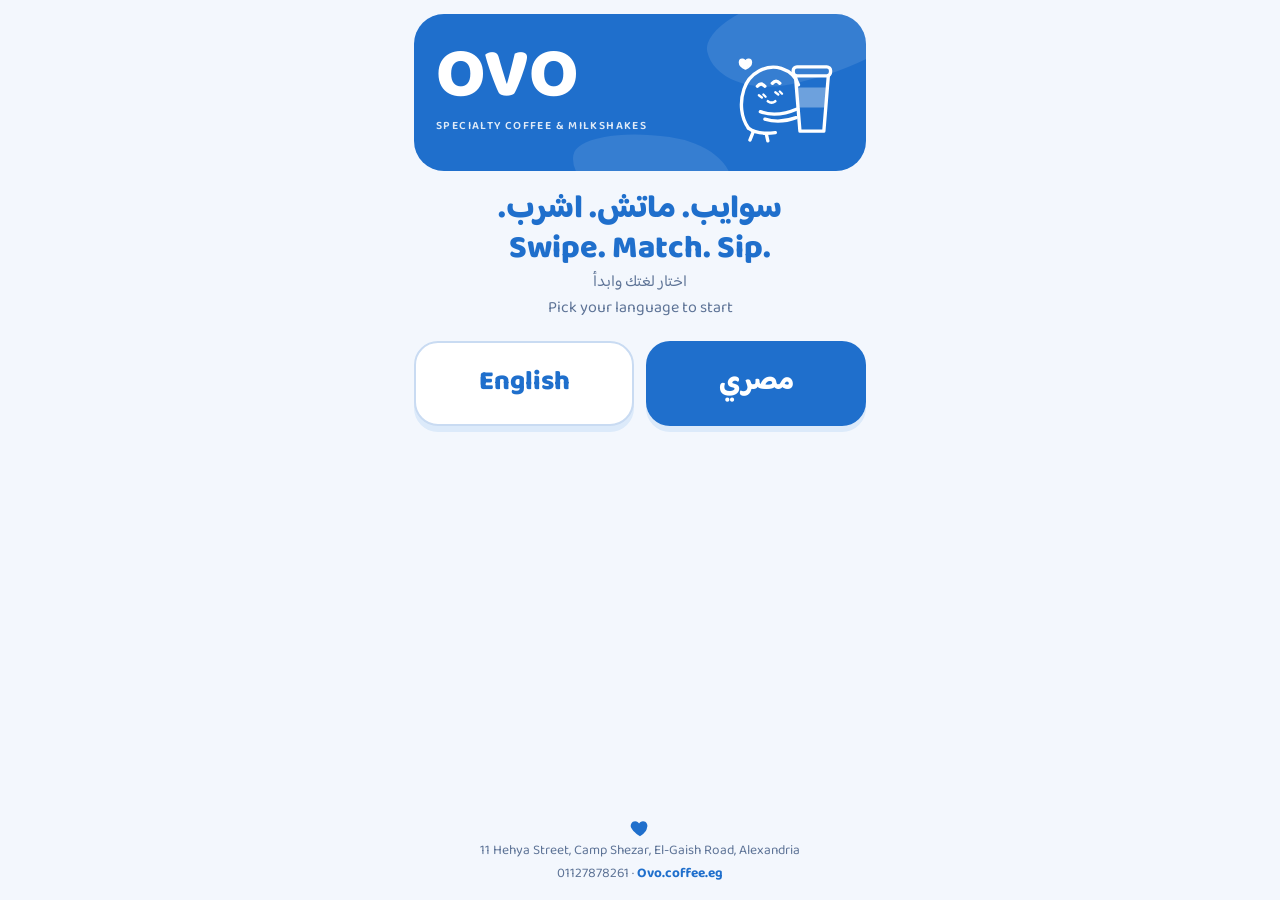
==== match/index.html @ 18249431 "Add OVO Match" ====
<!doctype html>
<html lang="ar" dir="rtl">
<head>
<meta charset="utf-8">
<meta name="viewport" content="width=device-width,initial-scale=1,viewport-fit=cover">
<title>OVO Match</title>
<meta name="theme-color" content="#1F6FCC">
<link rel="preconnect" href="https://fonts.googleapis.com">
<link rel="preconnect" href="https://fonts.gstatic.com" crossorigin>
<link rel="stylesheet" href="https://fonts.googleapis.com/css2?family=Baloo+Bhaijaan+2:wght@400;600;700;800&display=swap">
<link rel="stylesheet" href="style.css">
</head>
<body>
<div class="wrap">

  <section id="landing" hidden>
    <header class="hero" dir="ltr">
      <div class="mark"><h1 class="wm">OVO</h1><span class="tag">Specialty Coffee &amp; Milkshakes</span></div>
      <div class="mascot" id="heroMascot"></div>
    </header>
    <div class="pitch">
      <p dir="rtl">سوايب. ماتش. اشرب.</p>
      <p dir="ltr">Swipe. Match. Sip.</p>
      <small dir="rtl">اختار لغتك وابدأ</small>
      <small dir="ltr">Pick your language to start</small>
    </div>
    <div class="langs">
      <button data-lang="ar">مصري</button>
      <button data-lang="en">English</button>
    </div>
  </section>

  <section id="game" hidden>
    <header class="bar">
      <div class="logo"><b>OVO</b><span>match</span></div>
      <div class="tools">
        <button class="ibtn" id="bRestart"><svg viewBox="0 0 24 24" fill="none" stroke="currentColor" stroke-width="2.6" stroke-linecap="round" stroke-linejoin="round"><path d="M3 12a9 9 0 1 0 3-6.7"/><path d="M3 4v5h5"/></svg></button>
        <button class="ibtn" id="bLang"></button>
      </div>
    </header>
    <div class="meter"><span data-t="chem"></span><div class="track"><i id="mFill"></i></div><span id="mEmoji">🧊</span></div>
    <div class="deck" id="deck"><div class="stack s2"></div><div class="stack s1"></div></div>
    <div class="controls">
      <button class="c undo" id="bUndo"><svg viewBox="0 0 24 24" fill="none" stroke="currentColor" stroke-width="2.6" stroke-linecap="round" stroke-linejoin="round"><path d="M9 14L4 9l5-5"/><path d="M4 9h10.5a5.5 5.5 0 0 1 0 11H11"/></svg></button>
      <button class="c nope" id="bNope"><svg viewBox="0 0 24 24" fill="none" stroke="currentColor" stroke-width="3.2" stroke-linecap="round"><path d="M6 6l12 12M18 6L6 18"/></svg></button>
      <button class="c super" id="bSup"><svg viewBox="0 0 24 24" fill="currentColor"><path d="M12 2.8l2.7 5.6 6.1.9-4.4 4.3 1 6.1L12 16.8l-5.4 2.9 1-6.1-4.4-4.3 6.1-.9z"/></svg></button>
      <button class="c like" id="bLike"><svg viewBox="0 0 24 24" fill="currentColor"><path d="M12 21s-7.5-4.6-9.6-9.3C.9 8.3 3 4.5 6.7 4.5c2.1 0 3.6 1.1 4.3 2.6.7-1.5 2.2-2.6 4.3-2.6 3.7 0 5.8 3.8 4.3 7.2C19.5 16.4 12 21 12 21z"/></svg></button>
    </div>
    <p class="hint" data-t="hint"></p>
  </section>

  <section id="files" hidden>
    <h2>Photo file names · أسماء ملفات الصور</h2>
    <p>Put the photos in a folder called <b>images</b> next to index.html, with these exact names (<span id="fCount"></span> drinks).</p>
    <p dir="rtl">حط الصور في فولدر اسمه <b>images</b> جنب index.html، بنفس الأسماء دي بالظبط.</p>
    <pre id="fList"></pre>
  </section>

  <footer class="foot">
    <svg viewBox="0 0 24 24" fill="currentColor" aria-hidden="true"><path d="M12 21s-7.5-4.6-9.6-9.3C.9 8.3 3 4.5 6.7 4.5c2.1 0 3.6 1.1 4.3 2.6.7-1.5 2.2-2.6 4.3-2.6 3.7 0 5.8 3.8 4.3 7.2C19.5 16.4 12 21 12 21z"/></svg>
    <p dir="ltr">11 Hehya Street, Camp Shezar, El-Gaish Road, Alexandria</p>
    <p><b>Ovo.coffee.eg</b> · <a href="tel:+201127878261" dir="ltr">01127878261</a></p>
  </footer>
</div>

<section id="match" class="overlay" hidden>
  <div id="hearts" aria-hidden="true"></div>
  <div class="mwrap">
    <h2 class="mtitle" data-t="mTitle"></h2>
    <p class="msub" id="mSub"></p>
    <div class="pair"><div class="av me" id="avMe"></div><div class="av dr" id="avDrink"></div></div>
    <div class="mcard" id="mCard"></div>
    <div class="mbtns">
      <button class="btn pri" id="bCash" data-t="cash"></button>
      <button class="btn sec" id="bShare" data-t="share"></button>
      <button class="btn ghost" id="bKeep" data-t="keep"></button>
    </div>
    <div class="also"><h3 data-t="also"></h3><div class="alist" id="aList"></div></div>
  </div>
</section>

<section id="cashier" class="overlay cashier" hidden>
  <div class="cwrap">
    <p class="ck" data-t="order"></p>
    <div class="obig" id="cBody"></div>
    <button class="btn dark" id="bBack" data-t="back"></button>
  </div>
</section>

<section id="picky" class="overlay" hidden>
  <div class="mwrap">
    <h2 class="mtitle" data-t="pTitle"></h2>
    <p class="msub" id="pSub"></p>
    <div class="mbtns">
      <button class="btn pri" id="bSetup" data-t="setup"></button>
      <button class="btn sec" id="bAgain" data-t="again"></button>
    </div>
  </div>
</section>

<script src="data.js"></script>
<script src="app.js"></script>
</body>
</html>
---- match/style.css ----
:root{--bg:#F3F7FD;--surface:#fff;--ink:#12305C;--muted:#5D7396;--line:#C9DBF2;--blue:#1F6FCC;--blue-soft:#DCEAFA;--sky:#C2DBF6;--band:#1F6FCC;--nope:#E5533D;--nope-soft:#FDE4DF;--font:"Baloo Bhaijaan 2","Arial Rounded MT Bold",system-ui,-apple-system,"Segoe UI",Tahoma,sans-serif;color-scheme:light}
@media (prefers-color-scheme:dark){:root{--bg:#0A1428;--surface:#11203D;--ink:#E6EEFB;--muted:#9DB0CF;--line:#24395D;--blue:#6AA6F2;--blue-soft:#18305A;--sky:#234573;--band:#1A4C94;--nope:#FF7A63;--nope-soft:#3A2019;color-scheme:dark}}
*{box-sizing:border-box}
body{margin:0;background:var(--bg);color:var(--ink);font:16px/1.5 var(--font);-webkit-text-size-adjust:100%;-webkit-tap-highlight-color:transparent}
button{font:inherit;color:inherit;cursor:pointer}
button:focus-visible{outline:3px solid var(--blue);outline-offset:2px}
[hidden]{display:none!important}
.wrap{max-width:480px;margin:0 auto;min-height:100vh;min-height:100svh;display:flex;flex-direction:column;gap:12px;padding:max(14px,env(safe-area-inset-top)) max(14px,env(safe-area-inset-right)) max(16px,env(safe-area-inset-bottom)) max(14px,env(safe-area-inset-left))}
#landing,#game,#files{display:flex;flex-direction:column;gap:12px}

/* landing */
.hero{position:relative;overflow:hidden;background:var(--band);color:#fff;border-radius:30px;padding:26px 22px;display:flex;align-items:center;justify-content:space-between;gap:10px}
.hero::before,.hero::after{content:"";position:absolute;background:#fff;opacity:.1;border-radius:58% 42% 63% 37%/45% 55% 45% 55%;pointer-events:none}
.hero::before{width:200px;height:90px;right:-40px;top:-24px;transform:rotate(-12deg)}
.hero::after{width:160px;height:70px;left:35%;bottom:-34px;transform:rotate(8deg)}
.mark{position:relative;z-index:1}
.wm{margin:0;font-weight:800;font-size:4.4rem;line-height:.85}
.tag{display:block;margin-top:8px;font-size:.72rem;font-weight:600;letter-spacing:.12em;text-transform:uppercase;opacity:.85}
.mascot{width:112px;flex:none;position:relative;z-index:1;color:#fff}
.mascot svg{display:block;width:100%;height:auto}
.pitch{display:flex;flex-direction:column;gap:2px;text-align:center;padding:8px 0}
.pitch p{margin:0;font-weight:800;font-size:2rem;line-height:1.2;color:var(--blue)}
.pitch small{color:var(--muted);font-size:1rem}
.langs{display:grid;grid-template-columns:1fr 1fr;gap:12px}
.langs button{border:2px solid var(--line);border-radius:24px;padding:20px 8px;background:var(--surface);color:var(--blue);font-weight:800;font-size:1.7rem;box-shadow:0 6px 0 var(--blue-soft)}
.langs button:first-child{background:var(--band);border-color:transparent;color:#fff}
.langs button:active{transform:translateY(3px);box-shadow:0 3px 0 var(--blue-soft)}

/* game */
.bar{display:flex;align-items:center;justify-content:space-between}
.logo{display:flex;align-items:center;gap:8px;direction:ltr}
.logo b{font-weight:800;font-size:2.1rem;line-height:1;color:var(--blue)}
.logo span{background:var(--band);color:#fff;font-weight:700;font-size:.78rem;letter-spacing:.08em;text-transform:uppercase;border-radius:999px;padding:1px 10px}
.tools{display:flex;gap:8px}
.ibtn{width:42px;height:42px;padding:0;border-radius:50%;border:2px solid var(--line);background:var(--surface);color:var(--blue);font-weight:800;display:grid;place-items:center}
.ibtn svg{width:20px;height:20px}
.meter{display:flex;align-items:center;gap:10px;font-size:.85rem;font-weight:700;color:var(--muted)}
.track{flex:1;height:10px;border-radius:99px;background:var(--blue-soft);overflow:hidden}
.track i{display:block;width:0;height:100%;border-radius:inherit;background:linear-gradient(90deg,var(--sky),var(--blue));transition:width .4s}
[dir=rtl] .track i{background:linear-gradient(270deg,var(--sky),var(--blue))}
#mEmoji{font-size:1.2rem}
.deck{position:relative;height:clamp(400px,64vh,600px);height:clamp(400px,64svh,600px)}
.stack,.card{position:absolute;inset:0;border-radius:28px;background:var(--surface);border:2px solid var(--line)}
.stack.s1{transform:translateY(12px) scale(.95);opacity:.75}
.stack.s2{transform:translateY(24px) scale(.9);opacity:.45}
.card{display:flex;flex-direction:column;overflow:hidden;box-shadow:0 8px 0 var(--blue-soft);touch-action:none;user-select:none;-webkit-user-select:none;cursor:grab;will-change:transform}
.card.enter{animation:enter .26s ease-out}
@keyframes enter{from{transform:translateY(12px) scale(.95);opacity:.5}}
.art{position:relative;flex:0 0 46%;display:flex;align-items:center;justify-content:center;overflow:hidden;background:var(--blue-soft)}
.art::before{content:"";position:absolute;width:78%;height:62%;background:#fff;opacity:.55;border-radius:58% 42% 63% 37%/45% 55% 45% 55%;transform:rotate(-8deg)}
.art svg{position:relative;height:88%;width:auto;max-width:92%}
.photo{position:absolute;inset:0;width:100%;height:100%;object-fit:cover;opacity:0;transition:opacity .25s}
.photo.ok{opacity:1}
.art svg,.photo{pointer-events:none;-webkit-user-drag:none}
.cat,.price{position:absolute;top:12px;z-index:2;font-size:.8rem;font-weight:700;border-radius:999px;padding:2px 12px;white-space:nowrap}
.cat{inset-inline-start:12px;background:var(--surface);color:var(--blue)}
.price{inset-inline-end:12px;background:var(--band);color:#fff}
.info{flex:1;min-height:0;overflow:hidden;padding:12px 18px 16px;display:flex;flex-direction:column;gap:7px}
.name{margin:0;font-weight:800;font-size:1.6rem;line-height:1.15}
.bio{margin:0;color:var(--muted);font-size:1.02rem;line-height:1.35}
.chips{display:flex;flex-wrap:wrap;gap:6px}
.chips span{border:1.5px solid var(--line);border-radius:999px;padding:0 10px;font-size:.8rem;font-weight:600;white-space:nowrap}
.flags{list-style:none;margin:auto 0 0;padding:0;display:flex;flex-direction:column;gap:5px;font-size:.9rem;line-height:1.3}
.flags li{display:flex;align-items:baseline;gap:8px}
.flags b{flex:none;font-size:.72rem;font-weight:700;border-radius:999px;padding:0 8px}
.flags .g b{background:#DDF5EA;color:#13744C}
.flags .r b{background:var(--nope-soft);color:var(--nope)}
.stamp{position:absolute;top:24px;z-index:5;opacity:0;pointer-events:none;white-space:nowrap;font-weight:800;font-size:1.6rem;line-height:1.3;padding:2px 14px;border:4px solid currentColor;border-radius:14px;background:rgba(255,255,255,.9)}
.stamp.like{left:16px;transform:rotate(-14deg);color:#1F6FCC}
.stamp.nope{right:16px;transform:rotate(14deg);color:#E5533D}
.stamp.sup{left:50%;top:30%;transform:translateX(-50%) rotate(-8deg);color:#D98E00}
.controls{display:flex;justify-content:center;align-items:center;gap:16px;direction:ltr;padding-top:8px}
.c{padding:0;border:0;border-radius:50%;display:grid;place-items:center;background:var(--surface);box-shadow:0 5px 0 var(--line);transition:transform .12s}
.c:active{transform:translateY(3px);box-shadow:0 2px 0 var(--line)}
.c:disabled{opacity:.4}
.c svg{width:44%;height:44%}
.c.undo{width:46px;height:46px;color:var(--muted)}
.c.nope{width:68px;height:68px;color:var(--nope)}
.c.super{width:54px;height:54px;color:#E5A100}
.c.like{width:68px;height:68px;color:var(--blue)}
.hint{margin:0;text-align:center;color:var(--muted);font-size:.86rem}

/* files */
#files h2{margin:0;font-weight:800;color:var(--blue)}
#files p{margin:0;color:var(--muted)}
#files pre{margin:0;padding:14px;white-space:pre-wrap;direction:ltr;text-align:left;font-size:.8rem;line-height:1.7;background:var(--surface);border:2px solid var(--line);border-radius:18px}

/* footer */
.foot{margin-top:auto;padding-top:10px;display:flex;flex-direction:column;align-items:center;gap:2px;text-align:center;color:var(--muted);font-size:.85rem}
.foot p{margin:0}
.foot b{color:var(--blue)}
.foot a{color:inherit;text-decoration:none}
.foot svg{width:22px;height:22px;color:var(--blue)}

/* overlays */
.overlay{position:fixed;inset:0;z-index:50;overflow-y:auto;background:var(--band);color:#fff;padding:max(22px,env(safe-area-inset-top)) 18px max(26px,env(safe-area-inset-bottom))}
.mwrap{position:relative;z-index:1;max-width:440px;margin:0 auto;display:flex;flex-direction:column;align-items:center;gap:14px;text-align:center}
.mtitle{margin:8px 0 0;font-weight:800;font-size:3rem;line-height:1.05}
.msub{margin:0;font-size:1.08rem;opacity:.95}
.pair{display:flex;justify-content:center;direction:ltr;margin:4px 0}
.av{position:relative;width:120px;height:120px;border-radius:50%;background:#fff;border:4px solid #fff;overflow:hidden;display:flex;align-items:center;justify-content:center;box-shadow:0 6px 0 rgba(0,0,0,.15)}
.av svg{width:80%;height:80%}
.av.me{z-index:1;color:#1F6FCC;transform:rotate(-8deg) translateX(10px)}
.av.dr{background:#DCEAFA;transform:rotate(8deg) translateX(-10px)}
.mcard{width:100%;background:#fff;color:#12305C;border-radius:24px;padding:16px 18px;text-align:start;display:flex;flex-direction:column;gap:6px}
.oname{font-weight:800;font-size:1.5rem;line-height:1.15}
.ocat{color:#5D7396;font-weight:600;font-size:.9rem}
.osz{display:flex;flex-wrap:wrap;align-items:center;gap:8px;margin-top:4px}
.sz{background:#1F6FCC;color:#fff;border-radius:999px;padding:4px 14px;font-weight:800;font-size:1.15rem}
.sz i{font-style:normal;font-weight:600;font-size:.85rem;opacity:.85}
.cur{color:#5D7396;font-weight:700;font-size:.9rem}
.mcard h4,.obig h4{margin:8px 0 0;font-size:.85rem;color:#5D7396}
.oad{list-style:none;margin:0;padding:0;display:flex;flex-direction:column;gap:2px;font-size:.92rem}
.oad li{display:flex;justify-content:space-between;gap:12px}
.mbtns{width:100%;display:flex;flex-direction:column;gap:10px}
.btn{width:100%;border:0;border-radius:999px;padding:13px 18px;font-weight:800;font-size:1.05rem}
.btn.pri{background:#fff;color:#1F6FCC;box-shadow:0 5px 0 rgba(0,0,0,.15)}
.btn.sec{background:rgba(255,255,255,.14);color:#fff;border:2px solid rgba(255,255,255,.55)}
.btn.ghost{background:none;color:#fff;padding:6px;text-decoration:underline;text-underline-offset:4px}
.btn.dark{background:#1F6FCC;color:#fff}
.also{width:100%}
.also h3{margin:4px 0 8px;font-size:.95rem;font-weight:700;opacity:.9}
.alist{display:flex;flex-direction:column;gap:8px}
.alist button{width:100%;display:flex;justify-content:space-between;align-items:center;gap:10px;padding:9px 14px;border-radius:16px;background:rgba(255,255,255,.12);border:1.5px solid rgba(255,255,255,.35);color:#fff;font-weight:700;text-align:start}
.alist span{flex:none;font-size:.85rem;font-weight:600;opacity:.85}
#hearts{position:fixed;inset:0;overflow:hidden;pointer-events:none}
#hearts span{position:absolute;bottom:-40px;opacity:0;animation:float 3.6s linear infinite}
@keyframes float{0%{transform:translateY(0) scale(.6);opacity:0}15%{opacity:.9}100%{transform:translateY(-115vh) scale(1.1);opacity:0}}
.cashier{background:#fff;color:#12305C}
.cwrap{max-width:460px;min-height:100%;margin:0 auto;display:flex;flex-direction:column;justify-content:center;gap:16px;text-align:center}
.ck{margin:0;color:#5D7396;font-weight:700}
.obig .oname{font-size:2.6rem}
.obig .osz{justify-content:center}
.obig .sz{font-size:1.5rem}
.obig .oad{width:100%;max-width:320px;margin:0 auto;text-align:start}

@media (max-height:720px){.deck{height:clamp(370px,60vh,520px);height:clamp(370px,60svh,520px)}.art{flex-basis:42%}.name{font-size:1.35rem}.bio{font-size:.95rem}.flags{font-size:.82rem}.hint{display:none}}
@media (prefers-color-scheme:dark){.art::before{opacity:.12}}
@media (prefers-reduced-motion:reduce){.card.enter{animation:none}#hearts{display:none}.track i{transition:none}}
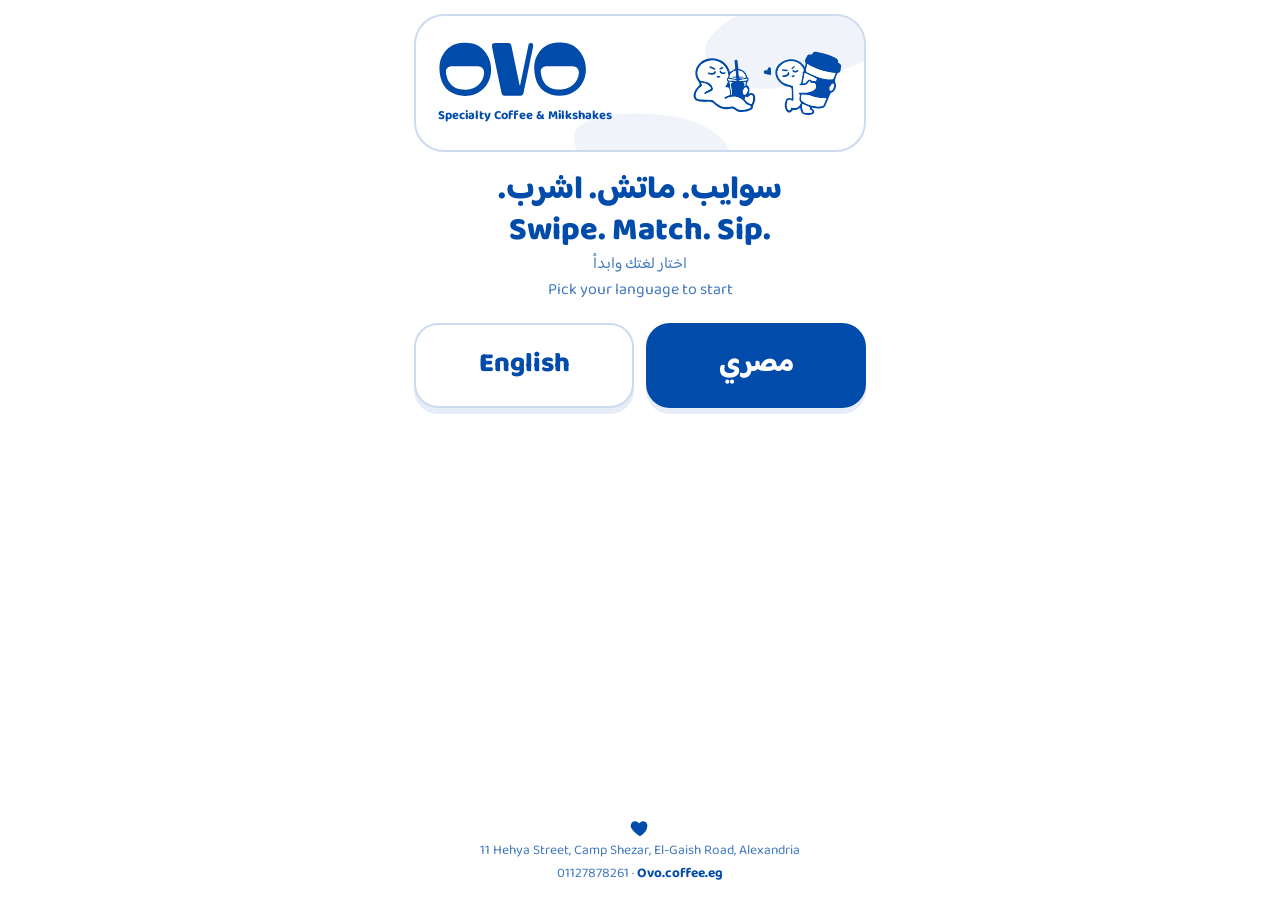
==== commit 0815c4ac: "Apply OVO logo, icon and blue-and-white brand colours Use the official logo and icon on all pages an" ====
--- a/match/index.html
+++ b/match/index.html
@@ -4,10 +4,13 @@
 <meta charset="utf-8">
 <meta name="viewport" content="width=device-width,initial-scale=1,viewport-fit=cover">
 <title>OVO Match</title>
-<meta name="theme-color" content="#1F6FCC">
+<meta name="theme-color" content="#FFFFFF">
 <link rel="preconnect" href="https://fonts.googleapis.com">
 <link rel="preconnect" href="https://fonts.gstatic.com" crossorigin>
 <link rel="stylesheet" href="https://fonts.googleapis.com/css2?family=Baloo+Bhaijaan+2:wght@400;600;700;800&display=swap">
+<link rel="icon" href="../assets/favicon.svg" type="image/svg+xml">
+<link rel="icon" href="../assets/favicon-32.png" sizes="32x32" type="image/png">
+<link rel="apple-touch-icon" href="../assets/apple-touch-icon.png">
 <link rel="stylesheet" href="style.css">
 </head>
 <body>
@@ -15,8 +18,8 @@
 
   <section id="landing" hidden>
     <header class="hero" dir="ltr">
-      <div class="mark"><h1 class="wm">OVO</h1><span class="tag">Specialty Coffee &amp; Milkshakes</span></div>
-      <div class="mascot" id="heroMascot"></div>
+      <div class="mark"><h1 class="wm"><img src="../assets/ovo-logo-mark.svg" alt="OVO" width="298" height="116"></h1><span class="tag">Specialty Coffee &amp; Milkshakes</span></div>
+      <div class="mascot"><img src="../assets/ovo-icon.svg" alt="" width="443" height="191"></div>
     </header>
     <div class="pitch">
       <p dir="rtl">سوايب. ماتش. اشرب.</p>
@@ -32,7 +35,7 @@
 
   <section id="game" hidden>
     <header class="bar">
-      <div class="logo"><b>OVO</b><span>match</span></div>
+      <div class="logo"><img src="../assets/ovo-logo-mark.svg" alt="OVO" width="298" height="116"><span>match</span></div>
       <div class="tools">
         <button class="ibtn" id="bRestart"><svg viewBox="0 0 24 24" fill="none" stroke="currentColor" stroke-width="2.6" stroke-linecap="round" stroke-linejoin="round"><path d="M3 12a9 9 0 1 0 3-6.7"/><path d="M3 4v5h5"/></svg></button>
         <button class="ibtn" id="bLang"></button>
--- a/match/style.css
+++ b/match/style.css
@@ -1,5 +1,4 @@
-:root{--bg:#F3F7FD;--surface:#fff;--ink:#12305C;--muted:#5D7396;--line:#C9DBF2;--blue:#1F6FCC;--blue-soft:#DCEAFA;--sky:#C2DBF6;--band:#1F6FCC;--nope:#E5533D;--nope-soft:#FDE4DF;--font:"Baloo Bhaijaan 2","Arial Rounded MT Bold",system-ui,-apple-system,"Segoe UI",Tahoma,sans-serif;color-scheme:light}
-@media (prefers-color-scheme:dark){:root{--bg:#0A1428;--surface:#11203D;--ink:#E6EEFB;--muted:#9DB0CF;--line:#24395D;--blue:#6AA6F2;--blue-soft:#18305A;--sky:#234573;--band:#1A4C94;--nope:#FF7A63;--nope-soft:#3A2019;color-scheme:dark}}
+:root{--bg:#FFFFFF;--surface:#fff;--ink:#014BAA;--muted:#4078BF;--line:#CCDBEE;--blue:#014BAA;--blue-soft:#E6EDF7;--sky:#C0D2EA;--band:#014BAA;--nope:#014BAA;--nope-soft:#E6EDF7;--font:"Baloo Bhaijaan 2","Arial Rounded MT Bold",system-ui,-apple-system,"Segoe UI",Tahoma,sans-serif;color-scheme:only light}
 *{box-sizing:border-box}
 body{margin:0;background:var(--bg);color:var(--ink);font:16px/1.5 var(--font);-webkit-text-size-adjust:100%;-webkit-tap-highlight-color:transparent}
 button{font:inherit;color:inherit;cursor:pointer}
@@ -9,15 +8,16 @@
 #landing,#game,#files{display:flex;flex-direction:column;gap:12px}
 
 /* landing */
-.hero{position:relative;overflow:hidden;background:var(--band);color:#fff;border-radius:30px;padding:26px 22px;display:flex;align-items:center;justify-content:space-between;gap:10px}
-.hero::before,.hero::after{content:"";position:absolute;background:#fff;opacity:.1;border-radius:58% 42% 63% 37%/45% 55% 45% 55%;pointer-events:none}
+.hero{position:relative;overflow:hidden;background:#fff;color:#014BAA;border:2px solid var(--line);border-radius:30px;padding:26px 22px;display:flex;align-items:center;justify-content:space-between;gap:10px}
+.hero::before,.hero::after{content:"";position:absolute;background:#014BAA;opacity:.06;border-radius:58% 42% 63% 37%/45% 55% 45% 55%;pointer-events:none}
 .hero::before{width:200px;height:90px;right:-40px;top:-24px;transform:rotate(-12deg)}
 .hero::after{width:160px;height:70px;left:35%;bottom:-34px;transform:rotate(8deg)}
-.mark{position:relative;z-index:1}
-.wm{margin:0;font-weight:800;font-size:4.4rem;line-height:.85}
-.tag{display:block;margin-top:8px;font-size:.72rem;font-weight:600;letter-spacing:.12em;text-transform:uppercase;opacity:.85}
-.mascot{width:112px;flex:none;position:relative;z-index:1;color:#fff}
-.mascot svg{display:block;width:100%;height:auto}
+.mark{position:relative;z-index:1;min-width:0}
+.wm{margin:0;line-height:0}
+.wm img{display:block;width:150px;max-width:100%;height:auto}
+.tag{display:block;margin-top:8px;font-size:.8rem;font-weight:700;line-height:1.25;color:#014BAA}
+.mascot{width:150px;flex:0 1 auto;min-width:0;position:relative;z-index:1}
+.mascot img{display:block;width:100%;height:auto}
 .pitch{display:flex;flex-direction:column;gap:2px;text-align:center;padding:8px 0}
 .pitch p{margin:0;font-weight:800;font-size:2rem;line-height:1.2;color:var(--blue)}
 .pitch small{color:var(--muted);font-size:1rem}
@@ -29,7 +29,7 @@
 /* game */
 .bar{display:flex;align-items:center;justify-content:space-between}
 .logo{display:flex;align-items:center;gap:8px;direction:ltr}
-.logo b{font-weight:800;font-size:2.1rem;line-height:1;color:var(--blue)}
+.logo img{display:block;width:auto;height:34px}
 .logo span{background:var(--band);color:#fff;font-weight:700;font-size:.78rem;letter-spacing:.08em;text-transform:uppercase;border-radius:999px;padding:1px 10px}
 .tools{display:flex;gap:8px}
 .ibtn{width:42px;height:42px;padding:0;border-radius:50%;border:2px solid var(--line);background:var(--surface);color:var(--blue);font-weight:800;display:grid;place-items:center}
@@ -47,7 +47,7 @@
 .card.enter{animation:enter .26s ease-out}
 @keyframes enter{from{transform:translateY(12px) scale(.95);opacity:.5}}
 .art{position:relative;flex:0 0 46%;display:flex;align-items:center;justify-content:center;overflow:hidden;background:var(--blue-soft)}
-.art::before{content:"";position:absolute;width:78%;height:62%;background:#fff;opacity:.55;border-radius:58% 42% 63% 37%/45% 55% 45% 55%;transform:rotate(-8deg)}
+.art::before{content:"";position:absolute;width:78%;height:62%;background:#014BAA;opacity:.06;border-radius:58% 42% 63% 37%/45% 55% 45% 55%;transform:rotate(-8deg)}
 .art svg{position:relative;height:88%;width:auto;max-width:92%}
 .photo{position:absolute;inset:0;width:100%;height:100%;object-fit:cover;opacity:0;transition:opacity .25s}
 .photo.ok{opacity:1}
@@ -63,12 +63,12 @@
 .flags{list-style:none;margin:auto 0 0;padding:0;display:flex;flex-direction:column;gap:5px;font-size:.9rem;line-height:1.3}
 .flags li{display:flex;align-items:baseline;gap:8px}
 .flags b{flex:none;font-size:.72rem;font-weight:700;border-radius:999px;padding:0 8px}
-.flags .g b{background:#DDF5EA;color:#13744C}
+.flags .g b{background:#014BAA;color:#fff}
 .flags .r b{background:var(--nope-soft);color:var(--nope)}
 .stamp{position:absolute;top:24px;z-index:5;opacity:0;pointer-events:none;white-space:nowrap;font-weight:800;font-size:1.6rem;line-height:1.3;padding:2px 14px;border:4px solid currentColor;border-radius:14px;background:rgba(255,255,255,.9)}
-.stamp.like{left:16px;transform:rotate(-14deg);color:#1F6FCC}
-.stamp.nope{right:16px;transform:rotate(14deg);color:#E5533D}
-.stamp.sup{left:50%;top:30%;transform:translateX(-50%) rotate(-8deg);color:#D98E00}
+.stamp.like{left:16px;transform:rotate(-14deg);color:#014BAA}
+.stamp.nope{right:16px;transform:rotate(14deg);color:#014BAA}
+.stamp.sup{left:50%;top:30%;transform:translateX(-50%) rotate(-8deg);color:#014BAA}
 .controls{display:flex;justify-content:center;align-items:center;gap:16px;direction:ltr;padding-top:8px}
 .c{padding:0;border:0;border-radius:50%;display:grid;place-items:center;background:var(--surface);box-shadow:0 5px 0 var(--line);transition:transform .12s}
 .c:active{transform:translateY(3px);box-shadow:0 2px 0 var(--line)}
@@ -76,7 +76,7 @@
 .c svg{width:44%;height:44%}
 .c.undo{width:46px;height:46px;color:var(--muted)}
 .c.nope{width:68px;height:68px;color:var(--nope)}
-.c.super{width:54px;height:54px;color:#E5A100}
+.c.super{width:54px;height:54px;color:#014BAA}
 .c.like{width:68px;height:68px;color:var(--blue)}
 .hint{margin:0;text-align:center;color:var(--muted);font-size:.86rem}
 
@@ -93,47 +93,46 @@
 .foot svg{width:22px;height:22px;color:var(--blue)}
 
 /* overlays */
-.overlay{position:fixed;inset:0;z-index:50;overflow-y:auto;background:var(--band);color:#fff;padding:max(22px,env(safe-area-inset-top)) 18px max(26px,env(safe-area-inset-bottom))}
+.overlay{position:fixed;inset:0;z-index:50;overflow-y:auto;background:#fff;color:var(--ink);padding:max(22px,env(safe-area-inset-top)) 18px max(26px,env(safe-area-inset-bottom))}
 .mwrap{position:relative;z-index:1;max-width:440px;margin:0 auto;display:flex;flex-direction:column;align-items:center;gap:14px;text-align:center}
 .mtitle{margin:8px 0 0;font-weight:800;font-size:3rem;line-height:1.05}
 .msub{margin:0;font-size:1.08rem;opacity:.95}
 .pair{display:flex;justify-content:center;direction:ltr;margin:4px 0}
-.av{position:relative;width:120px;height:120px;border-radius:50%;background:#fff;border:4px solid #fff;overflow:hidden;display:flex;align-items:center;justify-content:center;box-shadow:0 6px 0 rgba(0,0,0,.15)}
+.av{position:relative;width:120px;height:120px;border-radius:50%;background:#fff;border:4px solid var(--line);overflow:hidden;display:flex;align-items:center;justify-content:center;box-shadow:0 6px 0 var(--blue-soft)}
 .av svg{width:80%;height:80%}
-.av.me{z-index:1;color:#1F6FCC;transform:rotate(-8deg) translateX(10px)}
-.av.dr{background:#DCEAFA;transform:rotate(8deg) translateX(-10px)}
-.mcard{width:100%;background:#fff;color:#12305C;border-radius:24px;padding:16px 18px;text-align:start;display:flex;flex-direction:column;gap:6px}
+.av.me{z-index:1;color:#014BAA;transform:rotate(-8deg) translateX(10px)}
+.av.dr{background:#E6EDF7;transform:rotate(8deg) translateX(-10px)}
+.mcard{width:100%;background:#fff;border:2px solid var(--line);color:#014BAA;border-radius:24px;padding:16px 18px;text-align:start;display:flex;flex-direction:column;gap:6px}
 .oname{font-weight:800;font-size:1.5rem;line-height:1.15}
-.ocat{color:#5D7396;font-weight:600;font-size:.9rem}
+.ocat{color:#4078BF;font-weight:600;font-size:.9rem}
 .osz{display:flex;flex-wrap:wrap;align-items:center;gap:8px;margin-top:4px}
-.sz{background:#1F6FCC;color:#fff;border-radius:999px;padding:4px 14px;font-weight:800;font-size:1.15rem}
+.sz{background:#014BAA;color:#fff;border-radius:999px;padding:4px 14px;font-weight:800;font-size:1.15rem}
 .sz i{font-style:normal;font-weight:600;font-size:.85rem;opacity:.85}
-.cur{color:#5D7396;font-weight:700;font-size:.9rem}
-.mcard h4,.obig h4{margin:8px 0 0;font-size:.85rem;color:#5D7396}
+.cur{color:#4078BF;font-weight:700;font-size:.9rem}
+.mcard h4,.obig h4{margin:8px 0 0;font-size:.85rem;color:#4078BF}
 .oad{list-style:none;margin:0;padding:0;display:flex;flex-direction:column;gap:2px;font-size:.92rem}
 .oad li{display:flex;justify-content:space-between;gap:12px}
 .mbtns{width:100%;display:flex;flex-direction:column;gap:10px}
 .btn{width:100%;border:0;border-radius:999px;padding:13px 18px;font-weight:800;font-size:1.05rem}
-.btn.pri{background:#fff;color:#1F6FCC;box-shadow:0 5px 0 rgba(0,0,0,.15)}
-.btn.sec{background:rgba(255,255,255,.14);color:#fff;border:2px solid rgba(255,255,255,.55)}
-.btn.ghost{background:none;color:#fff;padding:6px;text-decoration:underline;text-underline-offset:4px}
-.btn.dark{background:#1F6FCC;color:#fff}
+.btn.pri{background:#014BAA;color:#fff;box-shadow:0 5px 0 var(--sky)}
+.btn.sec{background:#fff;color:var(--blue);border:2px solid var(--line)}
+.btn.ghost{background:none;color:var(--blue);padding:6px;text-decoration:underline;text-underline-offset:4px}
+.btn.dark{background:#014BAA;color:#fff}
 .also{width:100%}
 .also h3{margin:4px 0 8px;font-size:.95rem;font-weight:700;opacity:.9}
 .alist{display:flex;flex-direction:column;gap:8px}
-.alist button{width:100%;display:flex;justify-content:space-between;align-items:center;gap:10px;padding:9px 14px;border-radius:16px;background:rgba(255,255,255,.12);border:1.5px solid rgba(255,255,255,.35);color:#fff;font-weight:700;text-align:start}
+.alist button{width:100%;display:flex;justify-content:space-between;align-items:center;gap:10px;padding:9px 14px;border-radius:16px;background:#fff;border:1.5px solid var(--line);color:var(--blue);font-weight:700;text-align:start}
 .alist span{flex:none;font-size:.85rem;font-weight:600;opacity:.85}
 #hearts{position:fixed;inset:0;overflow:hidden;pointer-events:none}
 #hearts span{position:absolute;bottom:-40px;opacity:0;animation:float 3.6s linear infinite}
 @keyframes float{0%{transform:translateY(0) scale(.6);opacity:0}15%{opacity:.9}100%{transform:translateY(-115vh) scale(1.1);opacity:0}}
-.cashier{background:#fff;color:#12305C}
+.cashier{background:#fff;color:#014BAA}
 .cwrap{max-width:460px;min-height:100%;margin:0 auto;display:flex;flex-direction:column;justify-content:center;gap:16px;text-align:center}
-.ck{margin:0;color:#5D7396;font-weight:700}
+.ck{margin:0;color:#4078BF;font-weight:700}
 .obig .oname{font-size:2.6rem}
 .obig .osz{justify-content:center}
 .obig .sz{font-size:1.5rem}
 .obig .oad{width:100%;max-width:320px;margin:0 auto;text-align:start}
 
 @media (max-height:720px){.deck{height:clamp(370px,60vh,520px);height:clamp(370px,60svh,520px)}.art{flex-basis:42%}.name{font-size:1.35rem}.bio{font-size:.95rem}.flags{font-size:.82rem}.hint{display:none}}
-@media (prefers-color-scheme:dark){.art::before{opacity:.12}}
 @media (prefers-reduced-motion:reduce){.card.enter{animation:none}#hearts{display:none}.track i{transition:none}}
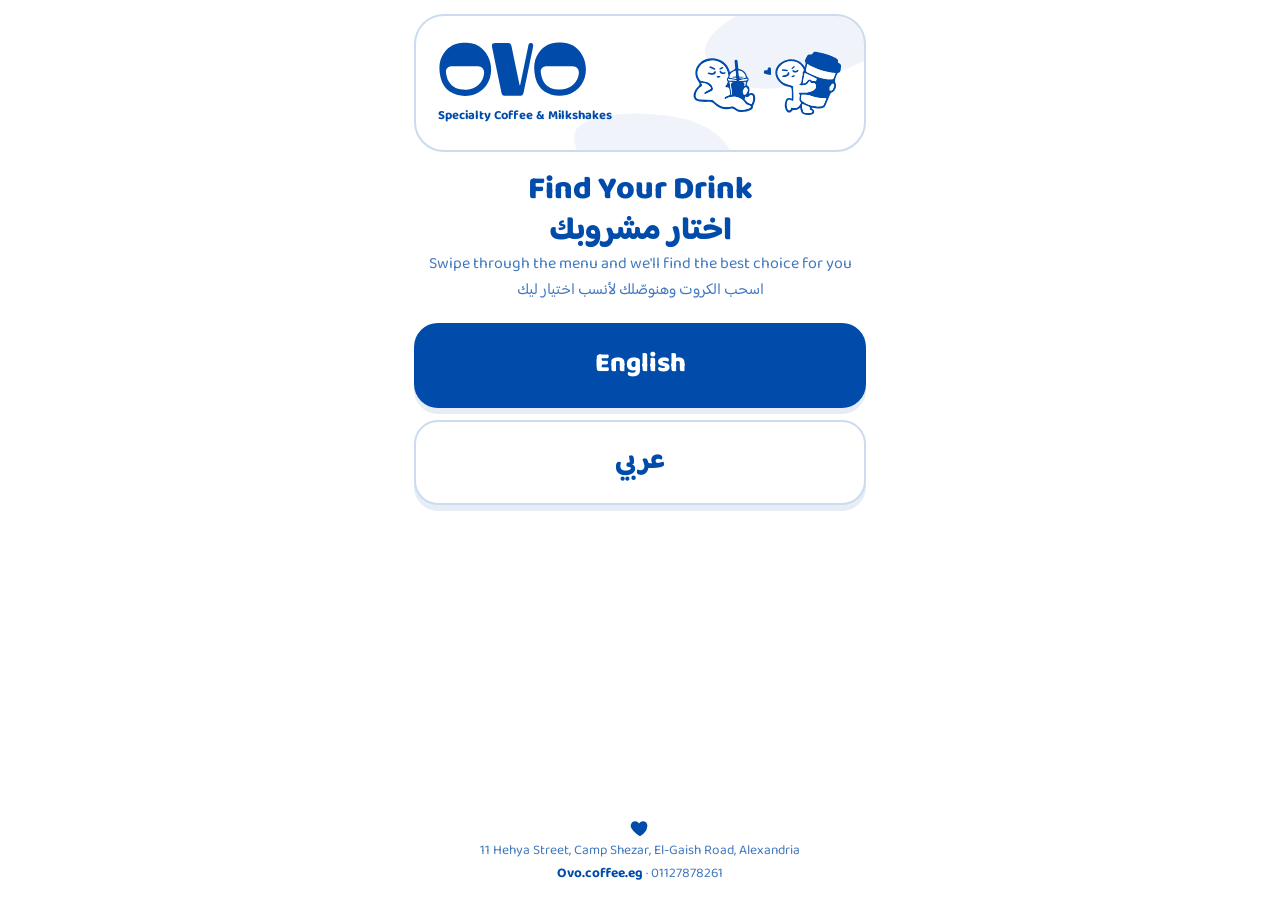
==== commit 0e841334: "Add Who Pays game and rebuild Find Your Drink Add a new Who Pays spinner game with a countdown and a" ====
--- a/match/index.html
+++ b/match/index.html
@@ -1,107 +1,10 @@
 <!doctype html>
-<html lang="ar" dir="rtl">
+<html lang="en">
 <head>
 <meta charset="utf-8">
-<meta name="viewport" content="width=device-width,initial-scale=1,viewport-fit=cover">
-<title>OVO Match</title>
-<meta name="theme-color" content="#FFFFFF">
-<link rel="preconnect" href="https://fonts.googleapis.com">
-<link rel="preconnect" href="https://fonts.gstatic.com" crossorigin>
-<link rel="stylesheet" href="https://fonts.googleapis.com/css2?family=Baloo+Bhaijaan+2:wght@400;600;700;800&display=swap">
-<link rel="icon" href="../assets/favicon.svg" type="image/svg+xml">
-<link rel="icon" href="../assets/favicon-32.png" sizes="32x32" type="image/png">
-<link rel="apple-touch-icon" href="../assets/apple-touch-icon.png">
-<link rel="stylesheet" href="style.css">
+<title>OVO</title>
+<meta http-equiv="refresh" content="0; url=../find-your-drink/">
+<script>location.replace('../find-your-drink/' + location.search + location.hash);</script>
 </head>
-<body>
-<div class="wrap">
-
-  <section id="landing" hidden>
-    <header class="hero" dir="ltr">
-      <div class="mark"><h1 class="wm"><img src="../assets/ovo-logo-mark.svg" alt="OVO" width="298" height="116"></h1><span class="tag">Specialty Coffee &amp; Milkshakes</span></div>
-      <div class="mascot"><img src="../assets/ovo-icon.svg" alt="" width="443" height="191"></div>
-    </header>
-    <div class="pitch">
-      <p dir="rtl">سوايب. ماتش. اشرب.</p>
-      <p dir="ltr">Swipe. Match. Sip.</p>
-      <small dir="rtl">اختار لغتك وابدأ</small>
-      <small dir="ltr">Pick your language to start</small>
-    </div>
-    <div class="langs">
-      <button data-lang="ar">مصري</button>
-      <button data-lang="en">English</button>
-    </div>
-  </section>
-
-  <section id="game" hidden>
-    <header class="bar">
-      <div class="logo"><img src="../assets/ovo-logo-mark.svg" alt="OVO" width="298" height="116"><span>match</span></div>
-      <div class="tools">
-        <button class="ibtn" id="bRestart"><svg viewBox="0 0 24 24" fill="none" stroke="currentColor" stroke-width="2.6" stroke-linecap="round" stroke-linejoin="round"><path d="M3 12a9 9 0 1 0 3-6.7"/><path d="M3 4v5h5"/></svg></button>
-        <button class="ibtn" id="bLang"></button>
-      </div>
-    </header>
-    <div class="meter"><span data-t="chem"></span><div class="track"><i id="mFill"></i></div><span id="mEmoji">🧊</span></div>
-    <div class="deck" id="deck"><div class="stack s2"></div><div class="stack s1"></div></div>
-    <div class="controls">
-      <button class="c undo" id="bUndo"><svg viewBox="0 0 24 24" fill="none" stroke="currentColor" stroke-width="2.6" stroke-linecap="round" stroke-linejoin="round"><path d="M9 14L4 9l5-5"/><path d="M4 9h10.5a5.5 5.5 0 0 1 0 11H11"/></svg></button>
-      <button class="c nope" id="bNope"><svg viewBox="0 0 24 24" fill="none" stroke="currentColor" stroke-width="3.2" stroke-linecap="round"><path d="M6 6l12 12M18 6L6 18"/></svg></button>
-      <button class="c super" id="bSup"><svg viewBox="0 0 24 24" fill="currentColor"><path d="M12 2.8l2.7 5.6 6.1.9-4.4 4.3 1 6.1L12 16.8l-5.4 2.9 1-6.1-4.4-4.3 6.1-.9z"/></svg></button>
-      <button class="c like" id="bLike"><svg viewBox="0 0 24 24" fill="currentColor"><path d="M12 21s-7.5-4.6-9.6-9.3C.9 8.3 3 4.5 6.7 4.5c2.1 0 3.6 1.1 4.3 2.6.7-1.5 2.2-2.6 4.3-2.6 3.7 0 5.8 3.8 4.3 7.2C19.5 16.4 12 21 12 21z"/></svg></button>
-    </div>
-    <p class="hint" data-t="hint"></p>
-  </section>
-
-  <section id="files" hidden>
-    <h2>Photo file names · أسماء ملفات الصور</h2>
-    <p>Put the photos in a folder called <b>images</b> next to index.html, with these exact names (<span id="fCount"></span> drinks).</p>
-    <p dir="rtl">حط الصور في فولدر اسمه <b>images</b> جنب index.html، بنفس الأسماء دي بالظبط.</p>
-    <pre id="fList"></pre>
-  </section>
-
-  <footer class="foot">
-    <svg viewBox="0 0 24 24" fill="currentColor" aria-hidden="true"><path d="M12 21s-7.5-4.6-9.6-9.3C.9 8.3 3 4.5 6.7 4.5c2.1 0 3.6 1.1 4.3 2.6.7-1.5 2.2-2.6 4.3-2.6 3.7 0 5.8 3.8 4.3 7.2C19.5 16.4 12 21 12 21z"/></svg>
-    <p dir="ltr">11 Hehya Street, Camp Shezar, El-Gaish Road, Alexandria</p>
-    <p><b>Ovo.coffee.eg</b> · <a href="tel:+201127878261" dir="ltr">01127878261</a></p>
-  </footer>
-</div>
-
-<section id="match" class="overlay" hidden>
-  <div id="hearts" aria-hidden="true"></div>
-  <div class="mwrap">
-    <h2 class="mtitle" data-t="mTitle"></h2>
-    <p class="msub" id="mSub"></p>
-    <div class="pair"><div class="av me" id="avMe"></div><div class="av dr" id="avDrink"></div></div>
-    <div class="mcard" id="mCard"></div>
-    <div class="mbtns">
-      <button class="btn pri" id="bCash" data-t="cash"></button>
-      <button class="btn sec" id="bShare" data-t="share"></button>
-      <button class="btn ghost" id="bKeep" data-t="keep"></button>
-    </div>
-    <div class="also"><h3 data-t="also"></h3><div class="alist" id="aList"></div></div>
-  </div>
-</section>
-
-<section id="cashier" class="overlay cashier" hidden>
-  <div class="cwrap">
-    <p class="ck" data-t="order"></p>
-    <div class="obig" id="cBody"></div>
-    <button class="btn dark" id="bBack" data-t="back"></button>
-  </div>
-</section>
-
-<section id="picky" class="overlay" hidden>
-  <div class="mwrap">
-    <h2 class="mtitle" data-t="pTitle"></h2>
-    <p class="msub" id="pSub"></p>
-    <div class="mbtns">
-      <button class="btn pri" id="bSetup" data-t="setup"></button>
-      <button class="btn sec" id="bAgain" data-t="again"></button>
-    </div>
-  </div>
-</section>
-
-<script src="data.js"></script>
-<script src="app.js"></script>
-</body>
-</html>+<body><a href="../find-your-drink/">Find Your Drink</a></body>
+</html>
